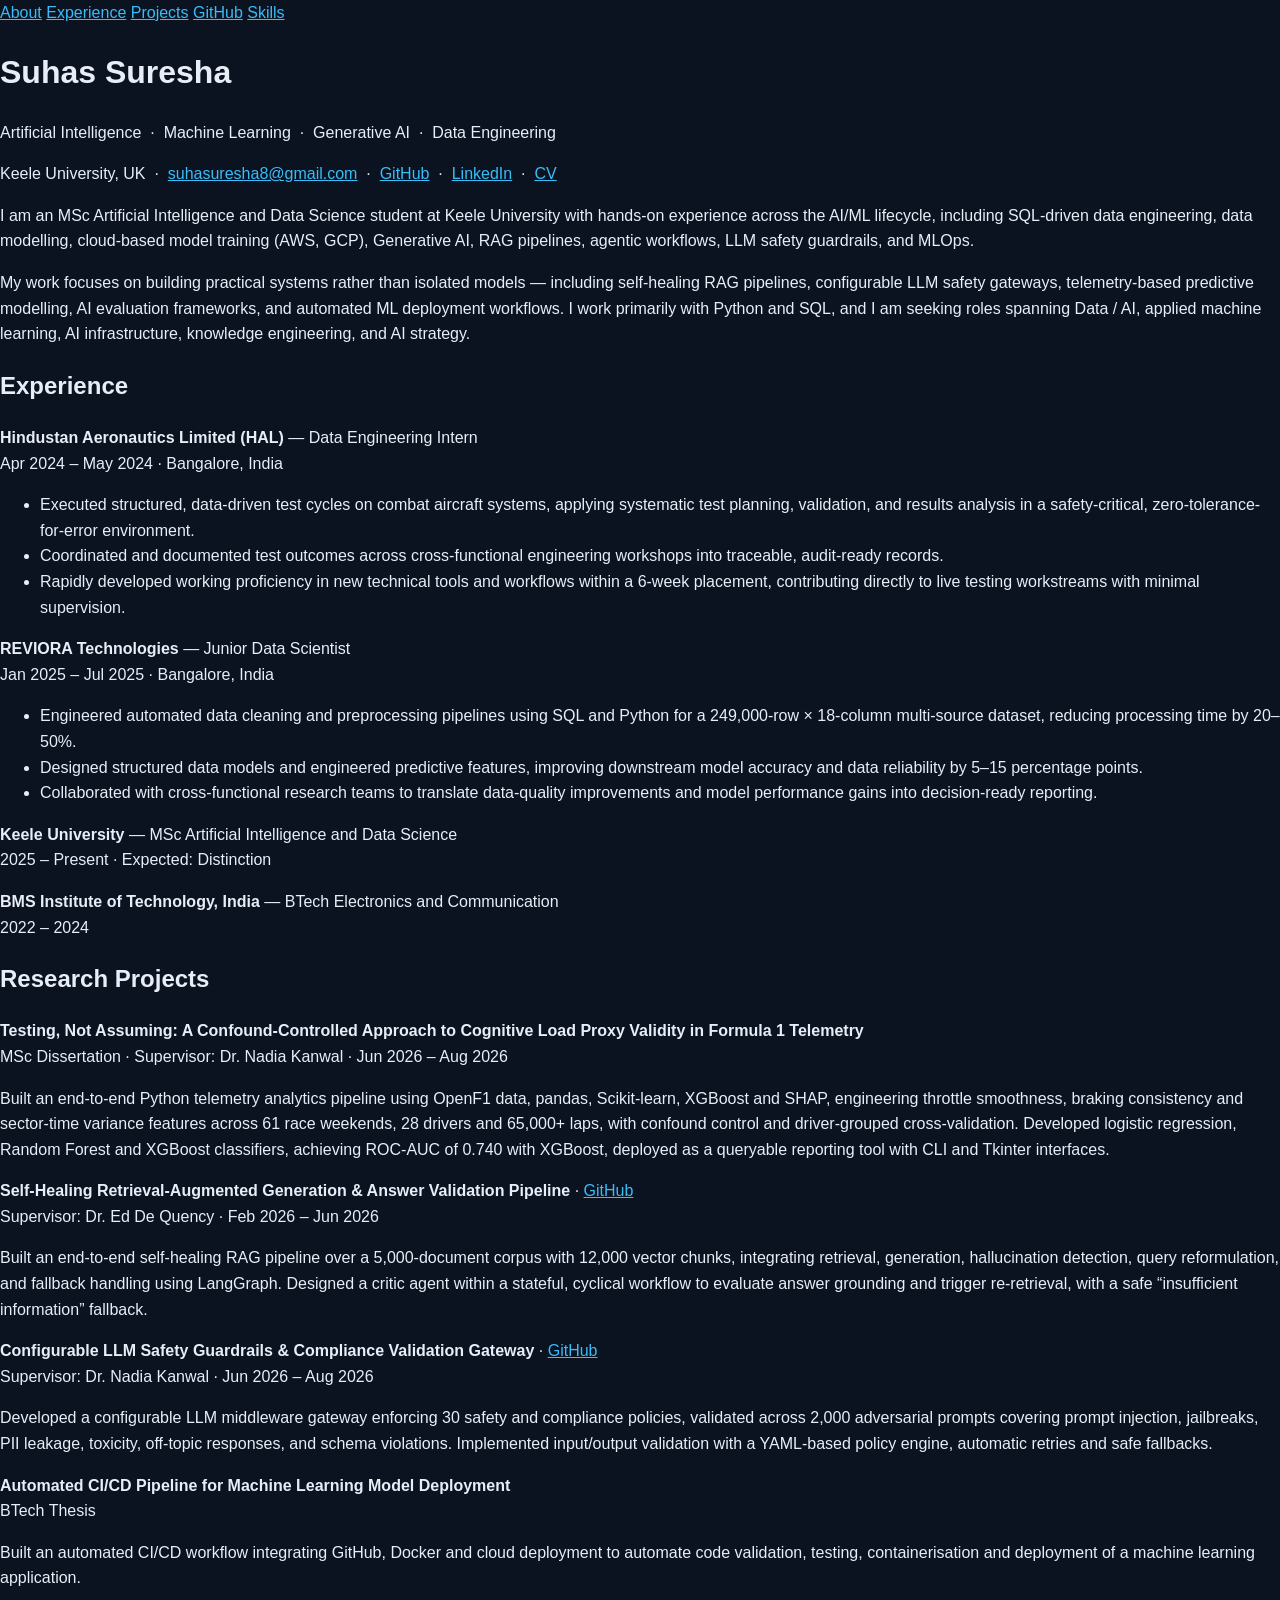
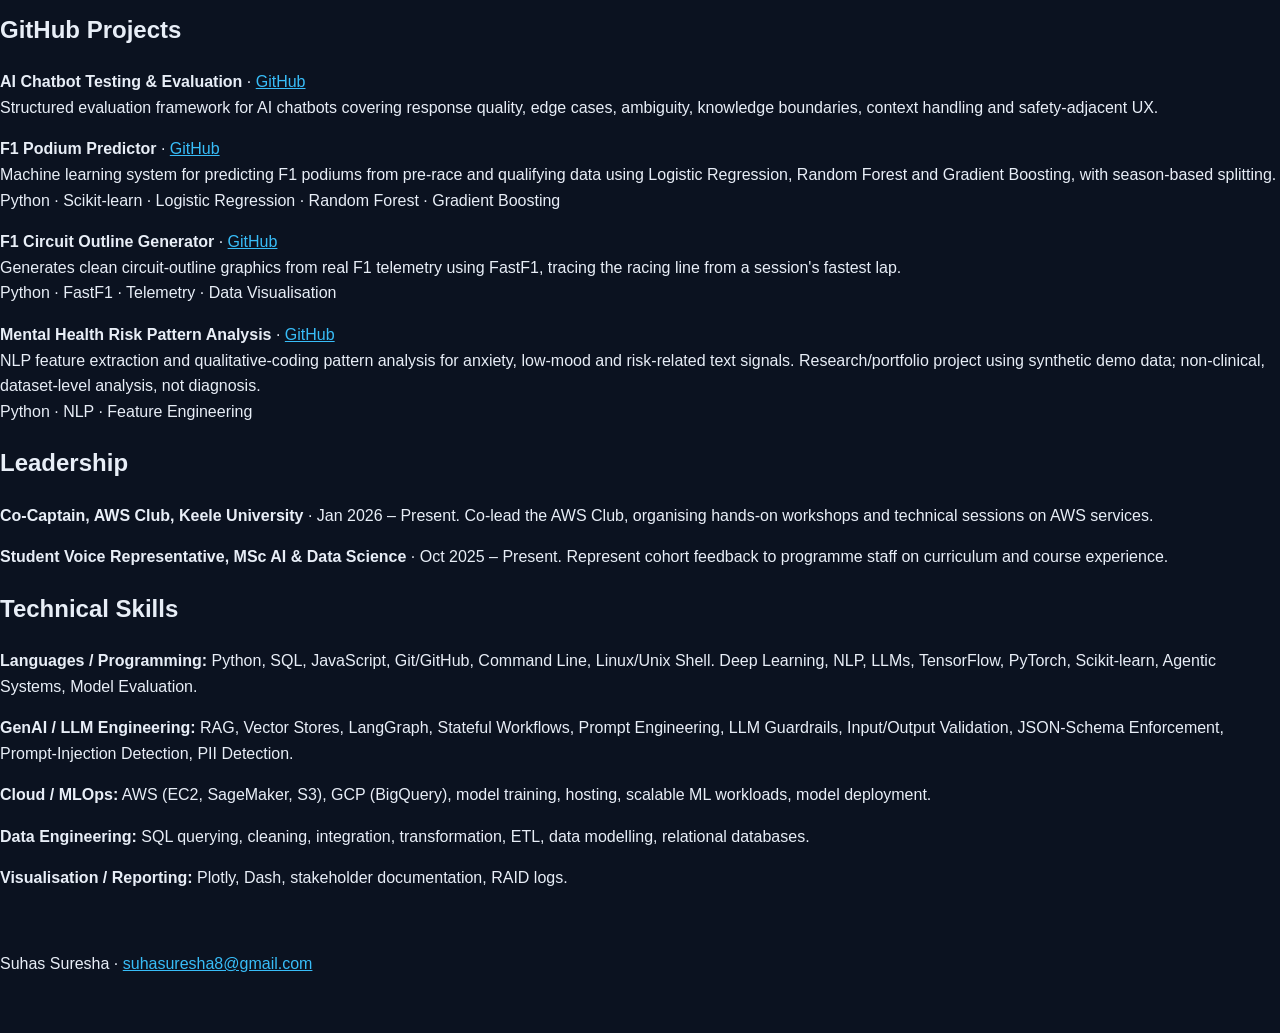
==== index-academic.html @ 563b4ac8 "Add files via upload" ====
<!DOCTYPE html>
<html lang="en">
<head>
<meta charset="UTF-8" />
<meta name="viewport" content="width=device-width, initial-scale=1.0" />
<title>Suhas Suresha</title>
<meta name="description" content="Suhas Suresha — MSc AI & Data Science at Keele University. Machine Learning, Generative AI, RAG, LLM Safety, Data Engineering." />
<link rel="stylesheet" href="styles.css" />
</head>
<body>
<div class="page">

  <nav class="topnav">
    <a href="#about">About</a>
    <a href="#experience">Experience</a>
    <a href="#projects">Projects</a>
    <a href="#github">GitHub</a>
    <a href="#skills">Skills</a>
  </nav>

  <header class="site-header">
    <h1>Suhas Suresha</h1>
    <p class="tagline">Artificial Intelligence &nbsp;·&nbsp; Machine Learning &nbsp;·&nbsp; Generative AI &nbsp;·&nbsp; Data Engineering</p>
    <p class="contact-line">
      Keele University, UK &nbsp;·&nbsp;
      <a href="mailto:suhasuresha8@gmail.com">suhasuresha8@gmail.com</a> &nbsp;·&nbsp;
      <a href="https://github.com/suhas102" target="_blank" rel="noopener">GitHub</a> &nbsp;·&nbsp;
      <a href="https://www.linkedin.com/in/suhas-suresha-b54678355/" target="_blank" rel="noopener">LinkedIn</a> &nbsp;·&nbsp;
      <a href="assets/Suhas-Suresha-CV.pdf" download>CV</a>
    </p>
  </header>

  <main>
    <section id="about">
      <p>I am an MSc Artificial Intelligence and Data Science student at Keele University with hands-on experience across the AI/ML lifecycle, including SQL-driven data engineering, data modelling, cloud-based model training (AWS, GCP), Generative AI, RAG pipelines, agentic workflows, LLM safety guardrails, and MLOps.</p>
      <p>My work focuses on building practical systems rather than isolated models — including self-healing RAG pipelines, configurable LLM safety gateways, telemetry-based predictive modelling, AI evaluation frameworks, and automated ML deployment workflows. I work primarily with Python and SQL, and I am seeking roles spanning Data / AI, applied machine learning, AI infrastructure, knowledge engineering, and AI strategy.</p>
    </section>

    <section id="experience">
      <h2>Experience</h2>

      <p><strong>Hindustan Aeronautics Limited (HAL)</strong> — Data Engineering Intern<br />
      <span class="meta">Apr 2024 – May 2024 · Bangalore, India</span></p>
      <ul>
        <li>Executed structured, data-driven test cycles on combat aircraft systems, applying systematic test planning, validation, and results analysis in a safety-critical, zero-tolerance-for-error environment.</li>
        <li>Coordinated and documented test outcomes across cross-functional engineering workshops into traceable, audit-ready records.</li>
        <li>Rapidly developed working proficiency in new technical tools and workflows within a 6-week placement, contributing directly to live testing workstreams with minimal supervision.</li>
      </ul>

      <p><strong>REVIORA Technologies</strong> — Junior Data Scientist<br />
      <span class="meta">Jan 2025 – Jul 2025 · Bangalore, India</span></p>
      <ul>
        <li>Engineered automated data cleaning and preprocessing pipelines using SQL and Python for a 249,000-row × 18-column multi-source dataset, reducing processing time by 20–50%.</li>
        <li>Designed structured data models and engineered predictive features, improving downstream model accuracy and data reliability by 5–15 percentage points.</li>
        <li>Collaborated with cross-functional research teams to translate data-quality improvements and model performance gains into decision-ready reporting.</li>
      </ul>

      <p><strong>Keele University</strong> — MSc Artificial Intelligence and Data Science<br />
      <span class="meta">2025 – Present · Expected: Distinction</span></p>

      <p><strong>BMS Institute of Technology, India</strong> — BTech Electronics and Communication<br />
      <span class="meta">2022 – 2024</span></p>
    </section>

    <section id="projects">
      <h2>Research Projects</h2>

      <p><strong>Testing, Not Assuming: A Confound-Controlled Approach to Cognitive Load Proxy Validity in Formula 1 Telemetry</strong><br />
      <span class="meta">MSc Dissertation · Supervisor: Dr. Nadia Kanwal · Jun 2026 – Aug 2026</span></p>
      <p>Built an end-to-end Python telemetry analytics pipeline using OpenF1 data, pandas, Scikit-learn, XGBoost and SHAP, engineering throttle smoothness, braking consistency and sector-time variance features across 61 race weekends, 28 drivers and 65,000+ laps, with confound control and driver-grouped cross-validation. Developed logistic regression, Random Forest and XGBoost classifiers, achieving ROC-AUC of 0.740 with XGBoost, deployed as a queryable reporting tool with CLI and Tkinter interfaces.</p>

      <p><strong>Self-Healing Retrieval-Augmented Generation &amp; Answer Validation Pipeline</strong> · <a href="https://github.com/suhas102/self-healing-rag-pipeline" target="_blank" rel="noopener">GitHub</a><br />
      <span class="meta">Supervisor: Dr. Ed De Quency · Feb 2026 – Jun 2026</span></p>
      <p>Built an end-to-end self-healing RAG pipeline over a 5,000-document corpus with 12,000 vector chunks, integrating retrieval, generation, hallucination detection, query reformulation, and fallback handling using LangGraph. Designed a critic agent within a stateful, cyclical workflow to evaluate answer grounding and trigger re-retrieval, with a safe “insufficient information” fallback.</p>

      <p><strong>Configurable LLM Safety Guardrails &amp; Compliance Validation Gateway</strong> · <a href="https://github.com/suhas102/llm-guardrails-gateway" target="_blank" rel="noopener">GitHub</a><br />
      <span class="meta">Supervisor: Dr. Nadia Kanwal · Jun 2026 – Aug 2026</span></p>
      <p>Developed a configurable LLM middleware gateway enforcing 30 safety and compliance policies, validated across 2,000 adversarial prompts covering prompt injection, jailbreaks, PII leakage, toxicity, off-topic responses, and schema violations. Implemented input/output validation with a YAML-based policy engine, automatic retries and safe fallbacks.</p>

      <p><strong>Automated CI/CD Pipeline for Machine Learning Model Deployment</strong><br />
      <span class="meta">BTech Thesis</span></p>
      <p>Built an automated CI/CD workflow integrating GitHub, Docker and cloud deployment to automate code validation, testing, containerisation and deployment of a machine learning application.</p>
    </section>

    <section id="github">
      <h2>GitHub Projects</h2>

      <p><strong>AI Chatbot Testing &amp; Evaluation</strong> · <a href="https://github.com/suhas102/ai-chatbot-testing-evaluation" target="_blank" rel="noopener">GitHub</a><br />
      Structured evaluation framework for AI chatbots covering response quality, edge cases, ambiguity, knowledge boundaries, context handling and safety-adjacent UX.</p>

      <p><strong>F1 Podium Predictor</strong> · <a href="https://github.com/suhas102/f1-podium-predictor" target="_blank" rel="noopener">GitHub</a><br />
      Machine learning system for predicting F1 podiums from pre-race and qualifying data using Logistic Regression, Random Forest and Gradient Boosting, with season-based splitting.<br />
      <span class="meta">Python · Scikit-learn · Logistic Regression · Random Forest · Gradient Boosting</span></p>

      <p><strong>F1 Circuit Outline Generator</strong> · <a href="https://github.com/suhas102/f1-circuit-outline-generator" target="_blank" rel="noopener">GitHub</a><br />
      Generates clean circuit-outline graphics from real F1 telemetry using FastF1, tracing the racing line from a session's fastest lap.<br />
      <span class="meta">Python · FastF1 · Telemetry · Data Visualisation</span></p>

      <p><strong>Mental Health Risk Pattern Analysis</strong> · <a href="https://github.com/suhas102/mental-health-risk-pattern-analysis" target="_blank" rel="noopener">GitHub</a><br />
      NLP feature extraction and qualitative-coding pattern analysis for anxiety, low-mood and risk-related text signals. Research/portfolio project using synthetic demo data; non-clinical, dataset-level analysis, not diagnosis.<br />
      <span class="meta">Python · NLP · Feature Engineering</span></p>
    </section>

    <section id="leadership">
      <h2>Leadership</h2>
      <p><strong>Co-Captain, AWS Club, Keele University</strong> <span class="meta">· Jan 2026 – Present.</span> Co-lead the AWS Club, organising hands-on workshops and technical sessions on AWS services.</p>
      <p><strong>Student Voice Representative, MSc AI &amp; Data Science</strong> <span class="meta">· Oct 2025 – Present.</span> Represent cohort feedback to programme staff on curriculum and course experience.</p>
    </section>

    <section id="skills">
      <h2>Technical Skills</h2>
      <p><strong>Languages / Programming:</strong> Python, SQL, JavaScript, Git/GitHub, Command Line, Linux/Unix Shell. Deep Learning, NLP, LLMs, TensorFlow, PyTorch, Scikit-learn, Agentic Systems, Model Evaluation.</p>
      <p><strong>GenAI / LLM Engineering:</strong> RAG, Vector Stores, LangGraph, Stateful Workflows, Prompt Engineering, LLM Guardrails, Input/Output Validation, JSON-Schema Enforcement, Prompt-Injection Detection, PII Detection.</p>
      <p><strong>Cloud / MLOps:</strong> AWS (EC2, SageMaker, S3), GCP (BigQuery), model training, hosting, scalable ML workloads, model deployment.</p>
      <p><strong>Data Engineering:</strong> SQL querying, cleaning, integration, transformation, ETL, data modelling, relational databases.</p>
      <p><strong>Visualisation / Reporting:</strong> Plotly, Dash, stakeholder documentation, RAID logs.</p>
    </section>
  </main>

  <footer>
    <p>Suhas Suresha · <a href="mailto:suhasuresha8@gmail.com">suhasuresha8@gmail.com</a></p>
  </footer>

</div>
</body>
</html>
---- styles.css ----
:root{
  --bg:#0b1220; --bg2:#0f172a; --card:#111c33; --card2:#0f1a30;
  --text:#e8eef7; --muted:#9aa9c3; --line:rgba(148,163,184,.16);
  --accent:#0ea5e9; --accent2:#38bdf8; --pill:rgba(14,165,233,.14);
  --radius:16px; --max:1120px;
  --shadow:0 12px 40px rgba(0,0,0,.35);
}
[data-theme="light"]{
  --bg:#f6f8fb; --bg2:#ffffff; --card:#ffffff; --card2:#f1f5f9;
  --text:#0f172a; --muted:#54637a; --line:rgba(15,23,42,.12);
  --accent:#0284c7; --accent2:#0284c7; --pill:rgba(2,132,199,.1);
  --shadow:0 12px 30px rgba(15,23,42,.08);
}
*{box-sizing:border-box}
html{scroll-behavior:smooth}
body{margin:0;background:var(--bg);color:var(--text);font-family:-apple-system,BlinkMacSystemFont,"Segoe UI",Inter,Roboto,Helvetica,Arial,sans-serif;line-height:1.6;overflow-x:hidden}
a{color:var(--accent2)}
.container{max-width:var(--max);margin:0 auto;padding:0 20px}
.skip-link{position:absolute;left:-999px;background:var(--accent);color:#fff;padding:8px 12px;border-radius:8px}
.skip-link:focus{left:12px;top:12px;z-index:99}
.nav{position:sticky;top:0;z-index:50;background:color-mix(in srgb,var(--bg) 88%,transparent);backdrop-filter:blur(12px);border-bottom:1px solid var(--line)}
.nav-inner{max-width:var(--max);margin:0 auto;padding:12px 20px;display:flex;align-items:center;gap:16px}
.brand{display:flex;align-items:center;gap:10px;text-decoration:none;color:var(--text);font-weight:700}
.brand-mark{width:32px;height:32px;border-radius:9px;background:var(--accent);color:#fff;display:grid;place-items:center;font-weight:800}
.nav-links{display:flex;gap:14px;margin-left:auto;flex-wrap:wrap}
.nav-links a{color:var(--muted);text-decoration:none;font-size:.92rem}
.nav-links a:hover{color:var(--text)}
.nav-actions{display:flex;gap:8px;align-items:center;margin-left:8px}
.btn{display:inline-block;text-decoration:none;border:1px solid var(--line);border-radius:10px;padding:10px 16px;font-weight:600;font-size:.92rem;color:var(--text);background:transparent;cursor:pointer}
.btn-sm{padding:7px 12px;font-size:.85rem}
.btn-primary{background:var(--accent);border-color:var(--accent);color:#fff}
.btn-secondary{background:var(--card);color:var(--text)}
.btn-ghost{color:var(--text)}
.btn:hover{transform:translateY(-1px)}
.hide-mobile{}
.theme-toggle,.menu-btn{background:var(--card);border:1px solid var(--line);color:var(--text);border-radius:10px;padding:7px 10px;cursor:pointer}
.menu-btn{display:none}
.hero{position:relative;overflow:hidden;padding:64px 0 36px;border-bottom:1px solid var(--line)}
.hero-bg{position:absolute;inset:0;background:
  radial-gradient(600px 300px at 15% 10%,rgba(14,165,233,.18),transparent),
  radial-gradient(700px 320px at 85% 20%,rgba(56,189,248,.12),transparent),
  linear-gradient(rgba(148,163,184,.07) 1px,transparent 1px),
  linear-gradient(90deg,rgba(148,163,184,.07) 1px,transparent 1px);
  background-size:auto,auto,44px 44px,44px 44px;pointer-events:none}
.hero-grid{position:relative;display:grid;grid-template-columns:1.1fr .9fr;gap:28px;align-items:start}
.hero-copy,.hero-card{min-width:0}
.eyebrow{display:inline-flex;align-items:center;gap:8px;color:var(--muted);font-size:.85rem;text-transform:uppercase;letter-spacing:.08em;margin:0 0 10px}
.pulse{width:9px;height:9px;border-radius:50%;background:#22c55e;box-shadow:0 0 0 6px rgba(34,197,94,.15);flex-shrink:0}
.hero h1{font-size:clamp(2.4rem,5vw,3.6rem);margin:0;line-height:1.05;letter-spacing:-.02em;overflow-wrap:break-word}
.hero h2{font-size:clamp(1.2rem,2.6vw,1.7rem);margin:.4rem 0;color:var(--accent2);font-weight:700}
.hero-sub{color:var(--muted);margin:.2rem 0 1rem}
.hero-intro{color:var(--text);opacity:.92;max-width:60ch}
.hero-btns{display:flex;flex-wrap:wrap;gap:10px;margin:18px 0}
.hero-meta{display:flex;flex-wrap:wrap;gap:14px;color:var(--muted);font-size:.9rem}
.hero-meta a{color:var(--text);overflow-wrap:anywhere}
/* FIXED TERMINAL — no more overlap */
.terminal{background:#0a0f1e;border:1px solid var(--line);border-radius:var(--radius);overflow:hidden;box-shadow:var(--shadow);max-width:100%}
[data-theme="light"] .terminal{background:#0b1220;color:#e8eef7}
.terminal-bar{display:flex;gap:6px;align-items:center;padding:10px 12px;border-bottom:1px solid var(--line);flex-wrap:wrap}
.terminal-bar span{width:10px;height:10px;border-radius:50%;background:#334155;flex-shrink:0}
.terminal-bar span:nth-child(1){background:#f87171}.terminal-bar span:nth-child(2){background:#fbbf24}.terminal-bar span:nth-child(3){background:#34d399}
.term-title{margin-left:8px;color:var(--muted);font-size:.8rem;overflow:hidden;text-overflow:ellipsis;white-space:nowrap}
.terminal pre{margin:0;padding:16px;overflow-x:auto;overflow-y:hidden;font-size:.8rem;line-height:1.6;color:#dbeafe;max-width:100%;white-space:pre}
.terminal code{white-space:pre}
.k{color:#7dd3fc}.s{color:#a5f3c8}.c{color:#64748b}
.stat-grid{display:grid;grid-template-columns:repeat(4,1fr);gap:10px;margin-top:12px}
.stat{background:var(--card);border:1px solid var(--line);border-radius:12px;padding:12px;text-align:center;min-width:0}
.stat strong{display:block;font-size:1.15rem}
.stat span{color:var(--muted);font-size:.78rem}
.section{padding:56px 0}
.section.alt{background:var(--bg2);border-top:1px solid var(--line);border-bottom:1px solid var(--line)}
.section-eyebrow{color:var(--accent2);text-transform:uppercase;letter-spacing:.1em;font-size:.8rem;margin:0}
.section-title{font-size:clamp(1.5rem,3vw,2rem);margin:.3rem 0 1rem;letter-spacing:-.01em}
.section-sub{color:var(--muted);margin-top:-.5rem}
.two-col{display:grid;grid-template-columns:1fr 1fr;gap:24px}
.muted{color:var(--muted)}
.small{font-size:.88rem}
.timeline{display:grid;gap:16px}
.job,.edu,.skill,.card{background:var(--card);border:1px solid var(--line);border-radius:var(--radius);padding:20px;min-width:0;overflow-wrap:break-word}
.job-head{display:flex;justify-content:space-between;gap:12px;align-items:start;flex-wrap:wrap}
.job h4,.edu h4,.skill h4,.card h4{margin:0 0 6px}
.job ul{margin:10px 0 0;padding-left:18px}
.job li{margin:6px 0}
.pill{display:inline-block;background:var(--pill);color:var(--accent2);border:1px solid var(--line);border-radius:999px;padding:3px 10px;font-size:.78rem;font-weight:700;white-space:nowrap}
.pill.accent{background:var(--pill)}
.date,.supervisor{color:var(--muted);font-size:.85rem}
.project-grid{display:grid;grid-template-columns:1fr 1fr;gap:16px;margin-top:16px}
.project-grid.small{grid-template-columns:1fr 1fr}
.card{display:flex;flex-direction:column;gap:8px}
.card.featured{border-left:3px solid var(--accent)}
.card-top{display:flex;justify-content:space-between;gap:10px;align-items:center;flex-wrap:wrap}
.card p{margin:0;overflow-wrap:break-word}
.tag-row{display:flex;flex-wrap:wrap;gap:8px;margin-top:6px}
.tag-row span{background:var(--card2);border:1px solid var(--line);border-radius:999px;padding:3px 10px;font-size:.78rem;color:var(--muted)}
.card-actions{margin-top:auto;padding-top:10px;display:flex;gap:8px;flex-wrap:wrap}
.skills-grid{display:grid;grid-template-columns:repeat(3,1fr);gap:14px}
.edu-grid{display:grid;grid-template-columns:1fr 1fr;gap:14px}
.contact{text-align:left;max-width:760px}
footer{padding:28px 0 40px}
.foot{display:grid;gap:10px}
.foot-links{display:flex;gap:14px;flex-wrap:wrap}
@media(max-width:900px){
  .hero-grid,.two-col,.project-grid,.project-grid.small,.skills-grid,.edu-grid{grid-template-columns:1fr}
  .nav-links{display:none;position:absolute;top:60px;left:0;right:0;background:var(--bg2);padding:14px 20px;flex-direction:column;border-bottom:1px solid var(--line)}
  .nav-links.open{display:flex}
  .menu-btn{display:block}
  .hide-mobile{display:none}
  .stat-grid{grid-template-columns:1fr 1fr}
  .terminal pre{font-size:.75rem;padding:12px}
}
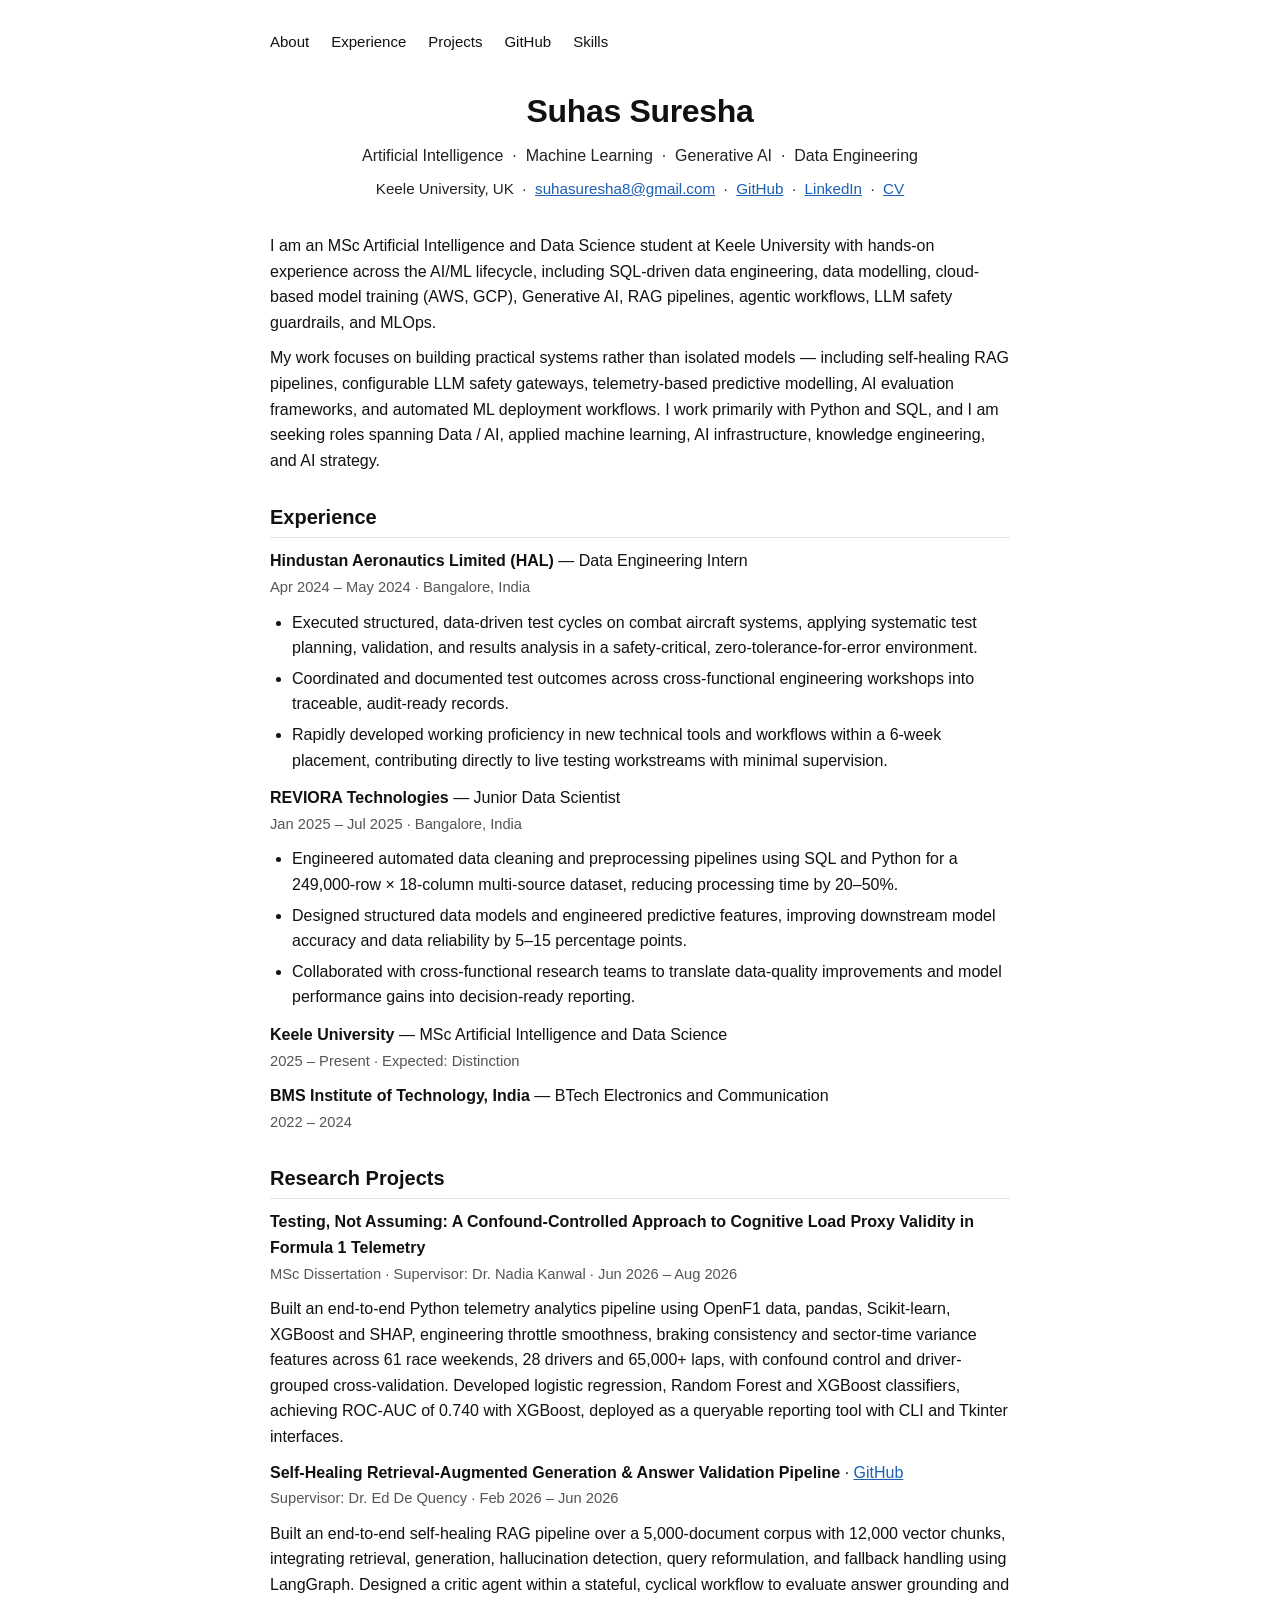
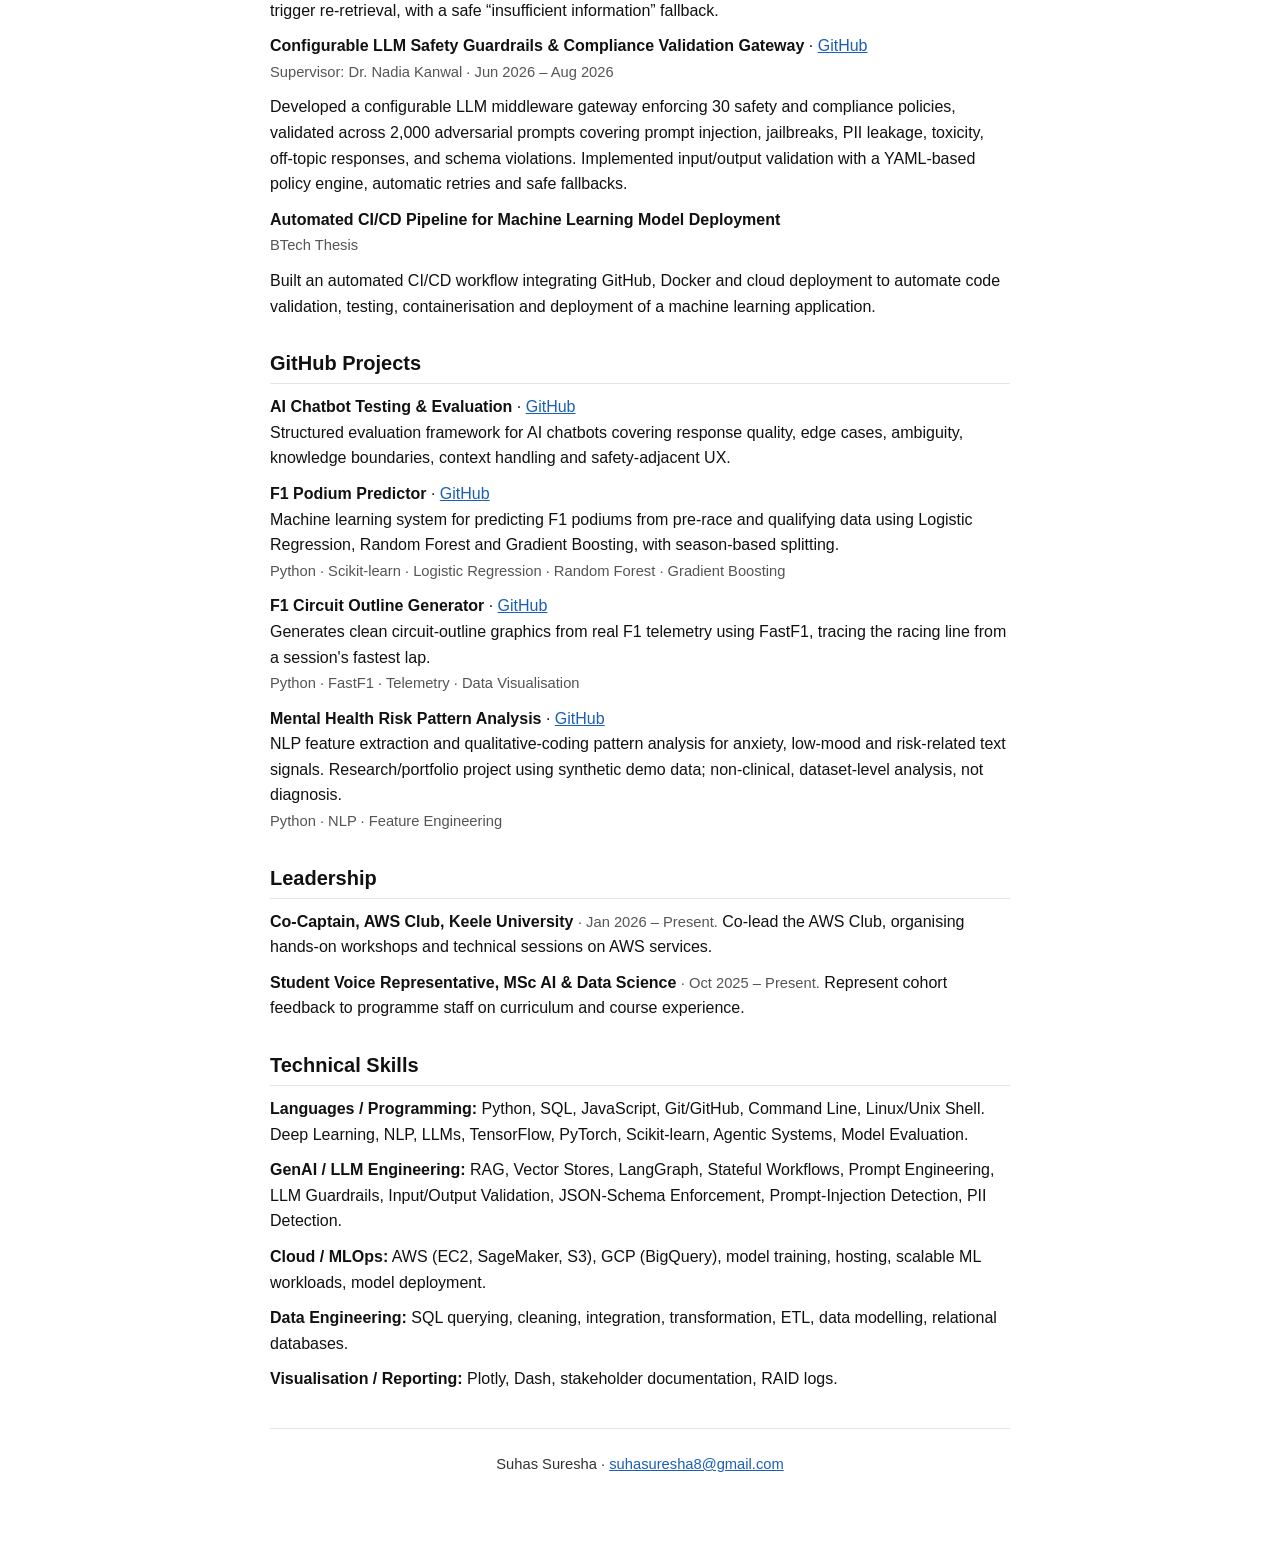
==== commit 75f2abb8: "Add files via upload" ====
--- a/index-academic.html
+++ b/index-academic.html
@@ -3,9 +3,13 @@
 <head>
 <meta charset="UTF-8" />
 <meta name="viewport" content="width=device-width, initial-scale=1.0" />
-<title>Suhas Suresha</title>
+<title>Suhas Suresha — AI & Data Science</title>
 <meta name="description" content="Suhas Suresha — MSc AI & Data Science at Keele University. Machine Learning, Generative AI, RAG, LLM Safety, Data Engineering." />
-<link rel="stylesheet" href="styles.css" />
+<link rel="icon" href="data:image/svg+xml,<svg xmlns='http://www.w3.org/2000/svg' viewBox='0 0 100 100'><rect width='100' height='100' rx='20' fill='%230ea5e9'/><text x='50' y='68' font-size='52' text-anchor='middle' fill='white' font-family='sans-serif' font-weight='bold'>S</text></svg>" />
+<meta property="og:title" content="Suhas Suresha — AI & Data Science" />
+<meta property="og:description" content="MSc AI & Data Science at Keele University. Machine Learning, Generative AI, RAG, LLM Safety, Data Engineering." />
+<meta property="og:type" content="website" />
+<link rel="stylesheet" href="styles-academic.css" />
 </head>
 <body>
 <div class="page">
--- a/styles-academic.css
+++ b/styles-academic.css
@@ -0,0 +1,32 @@
+/* Minimal academic style, modelled on harshini-suresha.github.io */
+*{box-sizing:border-box}
+html{-webkit-text-size-adjust:100%}
+body{
+  margin:0;
+  background:#fff;
+  color:#111;
+  font-family:-apple-system,BlinkMacSystemFont,"Segoe UI",Roboto,Helvetica,Arial,sans-serif;
+  font-size:16px;
+  line-height:1.6;
+}
+.page{max-width:780px;margin:0 auto;padding:24px 20px 60px}
+.topnav{display:flex;gap:22px;justify-content:flex-start;flex-wrap:wrap;padding:6px 0 14px;font-size:15px}
+.topnav a{color:#111;text-decoration:none}
+.topnav a:hover{text-decoration:underline}
+.site-header{text-align:center;padding:18px 0 6px}
+.site-header h1{font-size:2rem;font-weight:700;margin:0 0 6px;letter-spacing:-.01em}
+.tagline{margin:0 0 8px;color:#222}
+.contact-line{margin:0;color:#222;font-size:.95rem}
+a{color:#1a5fb4}
+a:hover{color:#0b3d91}
+main section{margin:26px 0}
+h2{font-size:1.25rem;margin:28px 0 10px;padding-bottom:4px;border-bottom:1px solid #e5e5e5}
+p{margin:10px 0}
+ul{margin:8px 0 12px;padding-left:22px}
+li{margin:5px 0}
+.meta{color:#555;font-size:.92rem}
+footer{margin-top:36px;padding-top:14px;border-top:1px solid #e5e5e5;text-align:center;color:#333;font-size:.92rem}
+@media(max-width:600px){
+  body{font-size:15px}
+  .site-header h1{font-size:1.6rem}
+}
